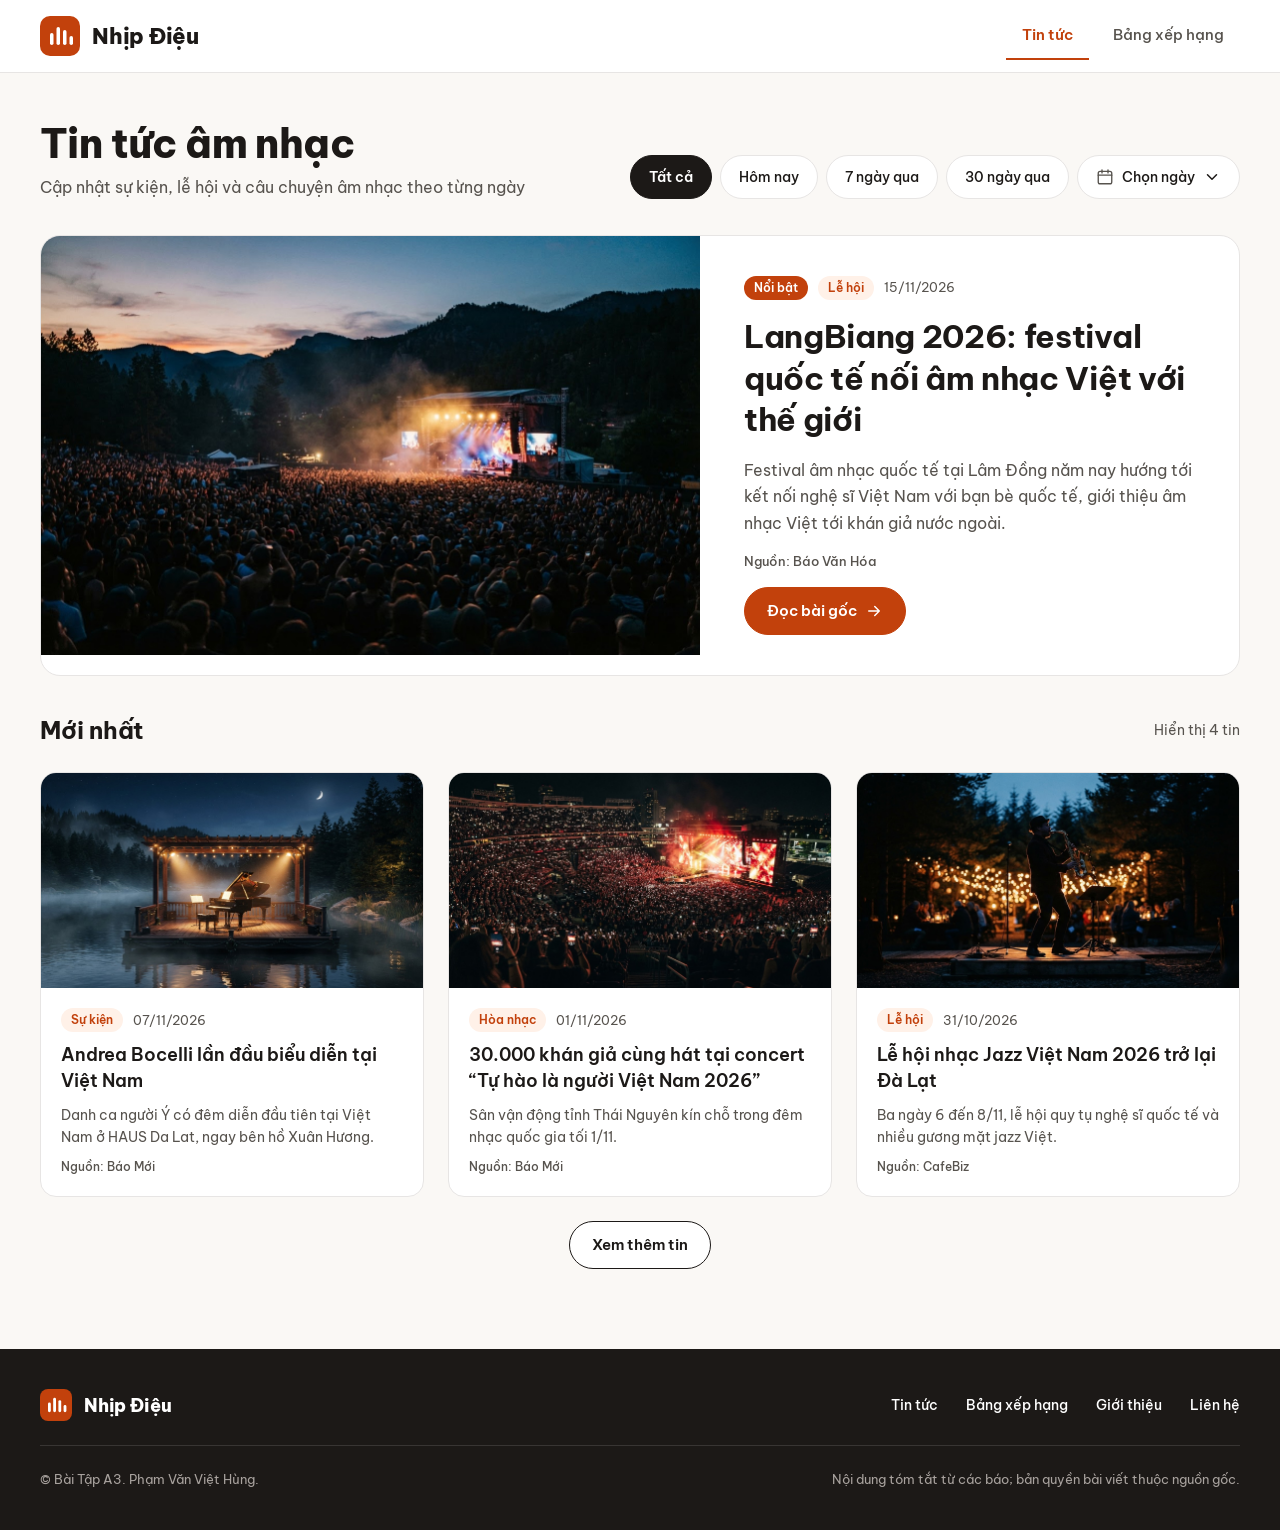
==== index.html @ 9f09cda8 "Add files via upload" ====
<!doctype html>
<html lang="vi">
<head>
  <meta charset="utf-8">
  <meta name="viewport" content="width=device-width, initial-scale=1">
  <title>Tin tức âm nhạc | Nhịp Điệu</title>
  <meta name="description" content="Tin tức sự kiện, lễ hội và câu chuyện âm nhạc cập nhật theo ngày.">
  <link rel="preconnect" href="https://fonts.googleapis.com">
  <link rel="preconnect" href="https://fonts.gstatic.com" crossorigin>
  <link href="https://fonts.googleapis.com/css2?family=Be+Vietnam+Pro:wght@400;500;600;700;800&display=swap" rel="stylesheet">
  <link rel="stylesheet" href="css/style.css">
</head>
<body>
  <header class="site-header">
    <div class="container header-inner">
      <a class="brand" href="index.html">
        <svg viewBox="0 0 40 40" aria-hidden="true"><rect width="40" height="40" rx="10" fill="#C2410C"/><rect x="10" y="17" width="3.5" height="12" rx="1.75" fill="#fff"/><rect x="16.5" y="11" width="3.5" height="18" rx="1.75" fill="#fff"/><rect x="23" y="14" width="3.5" height="15" rx="1.75" fill="#fff"/><rect x="29.5" y="20" width="3.5" height="9" rx="1.75" fill="#fff"/></svg>
        Nhịp Điệu
      </a>
      <nav class="nav" aria-label="Điều hướng chính">
        <a href="index.html" aria-current="page">Tin tức</a>
        <a href="bang-xep-hang.html">Bảng xếp hạng</a>
      </nav>
    </div>
  </header>

  <main class="container page news">
    <input class="sr-only filter-radio" type="radio" name="loc" id="f-all" checked>
    <input class="sr-only filter-radio" type="radio" name="loc" id="f-today">
    <input class="sr-only filter-radio" type="radio" name="loc" id="f-7">
    <input class="sr-only filter-radio" type="radio" name="loc" id="f-30">
    <input class="sr-only filter-radio date-radio" type="radio" name="loc" id="d-1511">
    <input class="sr-only filter-radio date-radio" type="radio" name="loc" id="d-0711">
    <input class="sr-only filter-radio date-radio" type="radio" name="loc" id="d-0111">
    <input class="sr-only filter-radio date-radio" type="radio" name="loc" id="d-3110">
    <input class="sr-only filter-radio date-radio" type="radio" name="loc" id="d-2910">
    <input class="sr-only filter-radio date-radio" type="radio" name="loc" id="d-1110">
    <input class="sr-only filter-radio date-radio" type="radio" name="loc" id="d-1010">
    <input class="sr-only" type="checkbox" id="more">

    <div class="page-head">
      <div>
        <h1>Tin tức âm nhạc</h1>
        <p>Cập nhật sự kiện, lễ hội và câu chuyện âm nhạc theo từng ngày</p>
      </div>
      <div class="chips" role="group" aria-label="Lọc tin theo ngày">
        <label class="chip" for="f-all">Tất cả</label>
        <label class="chip" for="f-today">Hôm nay</label>
        <label class="chip" for="f-7">7 ngày qua</label>
        <label class="chip" for="f-30">30 ngày qua</label>
        <details class="datepick">
          <summary class="chip">
            <svg viewBox="0 0 24 24" fill="none" aria-hidden="true"><rect x="3" y="4.5" width="18" height="16.5" rx="2.5" stroke="#57534E" stroke-width="1.8"/><path d="M3 9.5h18M8 2.5v4M16 2.5v4" stroke="#57534E" stroke-width="1.8" stroke-linecap="round"/></svg>
            Chọn ngày
            <svg viewBox="0 0 24 24" fill="none" aria-hidden="true"><path d="m6 9 6 6 6-6" stroke="#1C1917" stroke-width="2" stroke-linecap="round" stroke-linejoin="round"/></svg>
          </summary>
          <div class="datepick-menu">
            <label for="d-1511">15/11/2026</label>
            <label for="d-0711">07/11/2026</label>
            <label for="d-0111">01/11/2026</label>
            <label for="d-3110">31/10/2026</label>
            <label for="d-2910">29/10/2026</label>
            <label for="d-1110">11/10/2026</label>
            <label for="d-1010">10/10/2026</label>
          </div>
        </details>
      </div>
    </div>

    <article class="featured post d-today d-7 d-30 on-1511">
      <figure class="thumb">
        <img src="assets/img/langbiang.jpg" alt="Sân khấu lễ hội âm nhạc ngoài trời giữa đồi thông lúc chạng vạng" width="1264" height="848">
      </figure>
      <div class="featured-body">
        <div class="meta">
          <span class="tag is-hot">Nổi bật</span>
          <span class="tag">Lễ hội</span>
          <time datetime="2026-11-15">15/11/2026</time>
        </div>
        <h2>LangBiang 2026: festival quốc tế nối âm nhạc Việt với thế giới</h2>
        <p>Festival âm nhạc quốc tế tại Lâm Đồng năm nay hướng tới kết nối nghệ sĩ Việt Nam với bạn bè quốc tế, giới thiệu âm nhạc Việt tới khán giả nước ngoài.</p>
        <p class="source">Nguồn: Báo Văn Hóa</p>
        <a class="btn btn-primary" href="https://baovanhoa.vn/festival-am-nhac-quoc-te-langbiang-2026-ket-noi-am-nhac-viet-nam-voi-the-gioi.html" target="_blank" rel="noopener">
          Đọc bài gốc
          <svg viewBox="0 0 24 24" fill="none" aria-hidden="true"><path d="M5 12h14M13 6l6 6-6 6" stroke="#fff" stroke-width="2" stroke-linecap="round" stroke-linejoin="round"/></svg>
        </a>
      </div>
    </article>

    <section class="latest" aria-labelledby="latest-title">
      <h2 id="latest-title">Mới nhất</h2>
      <ul class="grid">
        <li class="card post d-30 on-0711">
          <figure class="thumb"><img src="assets/img/bocelli.jpg" alt="" width="1376" height="768" loading="lazy"></figure>
          <div class="card-body">
            <div class="meta"><span class="tag">Sự kiện</span><time datetime="2026-11-07">07/11/2026</time></div>
            <h3><a href="https://baomoi.com/huyen-thoai-am-nhac-maestro-andrea-bocelli-lan-dau-den-viet-nam-c56280451.epi" target="_blank" rel="noopener">Andrea Bocelli lần đầu biểu diễn tại Việt Nam</a></h3>
            <p>Danh ca người Ý có đêm diễn đầu tiên tại Việt Nam ở HAUS Da Lat, ngay bên hồ Xuân Hương.</p>
            <p class="source">Nguồn: Báo Mới</p>
          </div>
        </li>
        <li class="card post d-30 on-0111">
          <figure class="thumb"><img src="assets/img/concert.jpg" alt="" width="1376" height="768" loading="lazy"></figure>
          <div class="card-body">
            <div class="meta"><span class="tag">Hòa nhạc</span><time datetime="2026-11-01">01/11/2026</time></div>
            <h3><a href="https://baomoi.com/am-nhac-ket-noi-30-000-trai-tim-tai-concert-quoc-gia-tu-hao-la-nguoi-viet-nam-2026-c56406377.epi" target="_blank" rel="noopener">30.000 khán giả cùng hát tại concert “Tự hào là người Việt Nam 2026”</a></h3>
            <p>Sân vận động tỉnh Thái Nguyên kín chỗ trong đêm nhạc quốc gia tối 1/11.</p>
            <p class="source">Nguồn: Báo Mới</p>
          </div>
        </li>
        <li class="card post d-30 on-3110">
          <figure class="thumb"><img src="assets/img/jazz.jpg" alt="" width="1376" height="768" loading="lazy"></figure>
          <div class="card-body">
            <div class="meta"><span class="tag">Lễ hội</span><time datetime="2026-10-31">31/10/2026</time></div>
            <h3><a href="https://cafebiz.vn/viet-nam-co-diem-den-duoc-unesco-cong-nhan-la-thanh-pho-sang-tao-am-nhac-thang-11-don-dan-sao-grammy-va-loat-diva-dinh-dam-1762610311342076.chn" target="_blank" rel="noopener">Lễ hội nhạc Jazz Việt Nam 2026 trở lại Đà Lạt</a></h3>
            <p>Ba ngày 6 đến 8/11, lễ hội quy tụ nghệ sĩ quốc tế và nhiều gương mặt jazz Việt.</p>
            <p class="source">Nguồn: CafeBiz</p>
          </div>
        </li>
        <li class="card post d-30 on-2910">
          <figure class="thumb"><img src="assets/img/ban-quyen.jpg" alt="" width="1376" height="768" loading="lazy"></figure>
          <div class="card-body">
            <div class="meta"><span class="tag">Bản quyền</span><time datetime="2026-10-29">29/10/2026</time></div>
            <h3><a href="https://vietbao.vn/chu-tich-hoi-nhac-si-viet-nam-cung-bi-danh-gay-ban-quyen-613629.html" target="_blank" rel="noopener">Bản quyền số: Chủ tịch Hội Nhạc sĩ cũng bị “đánh gậy”</a></h3>
            <p>Vụ việc đặt lại câu hỏi về định danh tác phẩm và bản quyền âm nhạc trên nền tảng số.</p>
            <p class="source">Nguồn: Vietbao</p>
          </div>
        </li>
        <li class="card post on-1110">
          <figure class="thumb"><img src="assets/img/guitar-berlin.jpg" alt="" width="1376" height="768" loading="lazy"></figure>
          <div class="card-body">
            <div class="meta"><span class="tag">Quốc tế</span><time datetime="2026-10-11">11/10/2026</time></div>
            <h3><a href="https://www.vietnamplus.vn/vanhoa/amnhac/" target="_blank" rel="noopener">Giai điệu Việt vang lên tại Liên hoan Guitar quốc tế Berlin</a></h3>
            <p>Tiếng đàn guitar mang giai điệu Việt đến với khán giả tại liên hoan quốc tế ở Đức.</p>
            <p class="source">Nguồn: VietnamPlus</p>
          </div>
        </li>
        <li class="card post on-1010">
          <figure class="thumb"><img src="assets/img/nhan-duyen.jpg" alt="" width="1376" height="768" loading="lazy"></figure>
          <div class="card-body">
            <div class="meta"><span class="tag">Giao lưu</span><time datetime="2026-10-10">10/10/2026</time></div>
            <h3><a href="https://www.vietnamplus.vn/vanhoa/amnhac/" target="_blank" rel="noopener">Hòa nhạc “Nhân duyên” nối nhịp văn hóa Việt – Hàn</a></h3>
            <p>Đêm hòa nhạc đưa âm nhạc truyền thống Việt Nam đến gần khán giả Hàn Quốc.</p>
            <p class="source">Nguồn: VietnamPlus</p>
          </div>
        </li>
      </ul>
      <p class="count" aria-live="polite"></p>
      <label class="btn btn-more" for="more">Xem thêm tin</label>
    </section>
  </main>

  <footer class="site-footer">
    <div class="container footer-inner">
      <div class="footer-top">
        <a class="brand" href="index.html">
          <svg viewBox="0 0 40 40" aria-hidden="true"><rect width="40" height="40" rx="10" fill="#C2410C"/><rect x="10" y="17" width="3.5" height="12" rx="1.75" fill="#fff"/><rect x="16.5" y="11" width="3.5" height="18" rx="1.75" fill="#fff"/><rect x="23" y="14" width="3.5" height="15" rx="1.75" fill="#fff"/><rect x="29.5" y="20" width="3.5" height="9" rx="1.75" fill="#fff"/></svg>
          Nhịp Điệu
        </a>
        <nav class="footer-links" aria-label="Liên kết cuối trang">
          <a href="index.html">Tin tức</a>
          <a href="bang-xep-hang.html">Bảng xếp hạng</a>
          <a href="#">Giới thiệu</a>
          <a href="#">Liên hệ</a>
        </nav>
      </div>
      <div class="footer-bottom">
        <p>© Bài Tập A3. Phạm Văn Việt Hùng.</p>
        <p>Nội dung tóm tắt từ các báo; bản quyền bài viết thuộc nguồn gốc.</p>
      </div>
    </div>
  </footer>
</body>
</html>
---- css/style.css ----
:root {
  --bg: #faf8f5;
  --surface: #ffffff;
  --ink: #1c1917;
  --muted: #57534e;
  --line: #e7e5e4;
  --accent: #c2410c;
  --accent-soft: #fff1e8;
  --head: #f5f2ee;
  --placeholder: #ede9e4;
  --font: "Be Vietnam Pro", system-ui, -apple-system, "Segoe UI", Roboto, sans-serif;
  --radius-pill: 999px;
  --container: 1200px;
}

*,
*::before,
*::after {
  box-sizing: border-box;
}

html {
  -webkit-text-size-adjust: 100%;
}

body {
  margin: 0;
  font-family: var(--font);
  font-size: 16px;
  line-height: 1.5;
  color: var(--ink);
  background: var(--bg);
}

img,
svg {
  display: block;
  max-width: 100%;
}

a {
  color: inherit;
  text-decoration: none;
}

h1,
h2,
h3,
p {
  margin: 0;
}

ul,
ol {
  margin: 0;
  padding: 0;
  list-style: none;
}

:focus-visible {
  outline: 2px solid var(--accent);
  outline-offset: 3px;
}

.sr-only {
  position: absolute;
  width: 1px;
  height: 1px;
  padding: 0;
  margin: -1px;
  overflow: hidden;
  clip: rect(0 0 0 0);
  white-space: nowrap;
  border: 0;
}

.container {
  width: 100%;
  max-width: calc(var(--container) + 48px);
  margin-inline: auto;
  padding-inline: 24px;
}

.site-header {
  background: var(--surface);
  border-bottom: 1px solid var(--line);
}

.header-inner {
  display: flex;
  align-items: center;
  justify-content: space-between;
  gap: 16px;
  min-height: 72px;
}

.brand {
  display: inline-flex;
  align-items: center;
  gap: 12px;
  font-size: 22px;
  font-weight: 800;
  letter-spacing: -0.01em;
}

.brand svg {
  width: 40px;
  height: 40px;
}

.nav {
  display: flex;
  gap: 8px;
}

.nav a {
  padding: 12px 16px;
  font-size: 15px;
  font-weight: 500;
  color: var(--muted);
  border-bottom: 2px solid transparent;
}

.nav a:hover {
  color: var(--ink);
}

.nav a[aria-current="page"] {
  font-weight: 600;
  color: var(--accent);
  border-bottom-color: var(--accent);
}

.page {
  padding-block: 48px 80px;
  display: flex;
  flex-direction: column;
  gap: 36px;
}

.page-head {
  display: flex;
  flex-wrap: wrap;
  align-items: flex-end;
  justify-content: space-between;
  gap: 20px;
}

.page-head h1 {
  font-size: clamp(30px, 4vw, 40px);
  font-weight: 800;
  line-height: 1.15;
  letter-spacing: -0.015em;
}

.page-head p {
  margin-top: 8px;
  color: var(--muted);
}

.chips {
  display: flex;
  flex-wrap: wrap;
  align-items: center;
  gap: 8px;
}

.chip {
  display: inline-flex;
  align-items: center;
  gap: 8px;
  min-height: 44px;
  padding: 0 18px;
  font-size: 14px;
  font-weight: 500;
  background: var(--surface);
  border: 1px solid var(--line);
  border-radius: var(--radius-pill);
  cursor: pointer;
  user-select: none;
}

.chip:hover {
  border-color: var(--muted);
}

.chip.is-on {
  color: var(--surface);
  background: var(--ink);
  border-color: var(--ink);
  font-weight: 600;
}

.chip svg {
  width: 18px;
  height: 18px;
  flex: none;
}

.tag {
  display: inline-block;
  padding: 3px 10px;
  font-size: 12px;
  font-weight: 600;
  color: var(--accent);
  background: var(--accent-soft);
  border-radius: var(--radius-pill);
}

.tag.is-hot {
  color: var(--surface);
  background: var(--accent);
}

.meta {
  display: flex;
  flex-wrap: wrap;
  align-items: center;
  gap: 10px;
  font-size: 13px;
  color: var(--muted);
}

.source {
  font-size: 13px;
  font-weight: 500;
  color: var(--muted);
}

.btn {
  display: inline-flex;
  align-items: center;
  justify-content: center;
  gap: 8px;
  min-height: 48px;
  padding: 0 22px;
  font: inherit;
  font-size: 15px;
  font-weight: 600;
  border-radius: var(--radius-pill);
  border: 1.5px solid var(--ink);
  background: var(--surface);
  color: var(--ink);
  cursor: pointer;
}

.btn:hover {
  background: var(--head);
}

.btn-primary {
  color: var(--surface);
  background: var(--accent);
  border-color: var(--accent);
}

.btn-primary:hover {
  background: #a3360a;
  border-color: #a3360a;
}

.btn svg {
  width: 18px;
  height: 18px;
}

.thumb {
  margin: 0;
  background: var(--placeholder);
  overflow: hidden;
}

.thumb img {
  width: 100%;
  height: 100%;
  object-fit: cover;
}

.datepick {
  position: relative;
}

.datepick summary {
  list-style: none;
}

.datepick summary::-webkit-details-marker {
  display: none;
}

.datepick[open] summary svg:last-child {
  transform: rotate(180deg);
}

.datepick-menu {
  position: absolute;
  right: 0;
  top: calc(100% + 8px);
  z-index: 10;
  display: grid;
  gap: 2px;
  min-width: 200px;
  padding: 8px;
  background: var(--surface);
  border: 1px solid var(--line);
  border-radius: 16px;
  box-shadow: 0 12px 32px rgba(28, 25, 23, 0.12);
}

.datepick-menu label {
  padding: 10px 12px;
  font-size: 14px;
  border-radius: 10px;
  cursor: pointer;
}

.datepick-menu label:hover {
  background: var(--head);
}

.featured {
  display: grid;
  grid-template-columns: 11fr 9fr;
  background: var(--surface);
  border: 1px solid var(--line);
  border-radius: 20px;
  overflow: hidden;
}

.featured .thumb {
  aspect-ratio: 11 / 7;
}

.featured-body {
  display: flex;
  flex-direction: column;
  justify-content: center;
  align-items: flex-start;
  gap: 16px;
  padding: 40px 44px;
}

.featured h2 {
  font-size: clamp(24px, 2.6vw, 32px);
  font-weight: 700;
  line-height: 1.3;
  letter-spacing: -0.01em;
}

.featured-body > p:not(.source) {
  font-size: 16px;
  line-height: 1.65;
  color: var(--muted);
}

.latest {
  display: grid;
  grid-template-columns: 1fr auto;
  grid-template-areas:
    "title count"
    "grid grid"
    "more more";
  align-items: center;
  row-gap: 24px;
}

.latest h2 {
  grid-area: title;
  font-size: 24px;
  font-weight: 700;
  letter-spacing: -0.01em;
}

.count {
  grid-area: count;
  font-size: 14px;
  color: var(--muted);
}

.count::before {
  content: "Hiển thị " counter(tin) " tin";
}

.grid {
  grid-area: grid;
  display: grid;
  grid-template-columns: repeat(3, minmax(0, 1fr));
  gap: 24px;
}

.btn-more {
  grid-area: more;
  justify-self: center;
  display: none;
}

.card {
  position: relative;
  display: flex;
  flex-direction: column;
  background: var(--surface);
  border: 1px solid var(--line);
  border-radius: 16px;
  overflow: hidden;
}

.card:hover {
  border-color: #d6d3d1;
}

.card .thumb {
  aspect-ratio: 16 / 9;
}

.card-body {
  display: flex;
  flex-direction: column;
  gap: 10px;
  flex: 1;
  padding: 20px;
}

.card h3 {
  font-size: 18px;
  font-weight: 600;
  line-height: 26px;
  display: -webkit-box;
  -webkit-line-clamp: 2;
  -webkit-box-orient: vertical;
  overflow: hidden;
  min-height: 52px;
}

.card h3 a::after {
  content: "";
  position: absolute;
  inset: 0;
}

.card h3 a:focus-visible {
  outline: none;
}

.card:has(h3 a:focus-visible) {
  outline: 2px solid var(--accent);
  outline-offset: 3px;
}

.card-body > p:not(.source) {
  font-size: 14px;
  line-height: 22px;
  color: var(--muted);
  display: -webkit-box;
  -webkit-line-clamp: 2;
  -webkit-box-orient: vertical;
  overflow: hidden;
}

.card .source {
  margin-top: auto;
  font-size: 12px;
}

.news {
  counter-reset: tin;
}

.post {
  counter-increment: tin;
}

.news:has(#f-all:checked) label[for="f-all"],
.news:has(#f-today:checked) label[for="f-today"],
.news:has(#f-7:checked) label[for="f-7"],
.news:has(#f-30:checked) label[for="f-30"],
.news:has(.date-radio:checked) .datepick summary {
  color: var(--surface);
  background: var(--ink);
  border-color: var(--ink);
  font-weight: 600;
}

.news:has(.date-radio:checked) .datepick summary svg {
  filter: invert(1);
}

.news:has(#f-today:checked) .post:not(.d-today),
.news:has(#f-7:checked) .post:not(.d-7),
.news:has(#f-30:checked) .post:not(.d-30),
.news:has(#d-1511:checked) .post:not(.on-1511),
.news:has(#d-0711:checked) .post:not(.on-0711),
.news:has(#d-0111:checked) .post:not(.on-0111),
.news:has(#d-3110:checked) .post:not(.on-3110),
.news:has(#d-2910:checked) .post:not(.on-2910),
.news:has(#d-1110:checked) .post:not(.on-1110),
.news:has(#d-1010:checked) .post:not(.on-1010) {
  display: none;
}

.news:has(#d-1511:checked) label[for="d-1511"],
.news:has(#d-0711:checked) label[for="d-0711"],
.news:has(#d-0111:checked) label[for="d-0111"],
.news:has(#d-3110:checked) label[for="d-3110"],
.news:has(#d-2910:checked) label[for="d-2910"],
.news:has(#d-1110:checked) label[for="d-1110"],
.news:has(#d-1010:checked) label[for="d-1010"] {
  font-weight: 600;
  color: var(--accent);
  background: var(--accent-soft);
}

.news:has(#f-all:checked):not(:has(#more:checked)) .card:nth-child(n + 4) {
  display: none;
}

.news:has(#f-all:checked):not(:has(#more:checked)) .btn-more {
  display: inline-flex;
}

.news:has(.filter-radio:focus-visible) .chips {
  outline: 2px solid var(--accent);
  outline-offset: 6px;
  border-radius: 28px;
}

.champion {
  display: flex;
  align-items: center;
  gap: 32px;
  padding: 28px;
  color: var(--surface);
  background: var(--ink);
  border-radius: 20px;
}

.cover {
  display: grid;
  place-items: center;
  flex: none;
  width: 56px;
  height: 56px;
  border-radius: 10px;
  background: linear-gradient(135deg, var(--c1), var(--c2));
}

.cover svg {
  width: 42%;
  height: 42%;
}

.champion .cover {
  width: 168px;
  height: 168px;
  border-radius: 20px;
}

.champion-body {
  display: flex;
  flex-direction: column;
  align-items: flex-start;
  gap: 10px;
  min-width: 0;
}

.champion h2 {
  font-size: clamp(32px, 4vw, 44px);
  font-weight: 800;
  line-height: 1.1;
  letter-spacing: -0.02em;
}

.champion-artist {
  font-size: 18px;
  font-weight: 500;
  color: #d6d3d1;
}

.stats {
  display: flex;
  flex-wrap: wrap;
  gap: 12px;
  margin-top: 4px;
}

.stats div {
  padding: 10px 16px;
  background: rgba(255, 255, 255, 0.08);
  border-radius: 12px;
}

.stats dt {
  font-size: 12px;
  font-weight: 500;
  color: #a8a29e;
}

.stats dd {
  margin: 0;
  font-size: 20px;
  font-weight: 700;
}

.controls {
  display: flex;
  flex-wrap: wrap;
  align-items: center;
  justify-content: space-between;
  gap: 16px;
}

.controls-label {
  font-size: 14px;
  font-weight: 500;
  color: var(--muted);
}

.week {
  cursor: default;
}

.week:hover {
  border-color: var(--line);
}

.table-wrap {
  overflow-x: auto;
  background: var(--surface);
  border: 1px solid var(--line);
  border-radius: 16px;
}

.rank-head,
.rank-row {
  display: grid;
  grid-template-columns: 72px minmax(220px, 1fr) 130px 110px 120px;
  align-items: center;
  min-width: 720px;
  padding-inline: 24px;
}

.rank-head {
  padding-block: 12px;
  font-size: 12px;
  font-weight: 600;
  letter-spacing: 0.04em;
  color: var(--muted);
  background: var(--head);
}

.rank-list {
  display: flex;
  flex-direction: column;
}

.rank-row {
  padding-block: 14px;
  border-top: 1px solid var(--line);
}

.num {
  text-align: right;
}

.pos {
  font-size: 20px;
  font-weight: 700;
}

.rank-row:nth-child(-n + 3) .pos {
  font-size: 24px;
  font-weight: 800;
  color: var(--accent);
}

.song {
  display: flex;
  align-items: center;
  gap: 16px;
  min-width: 0;
}

.song-title {
  display: block;
  font-weight: 600;
}

.song-artist {
  display: block;
  font-size: 14px;
  color: var(--muted);
}

.chg {
  justify-self: start;
  padding: 3px 10px;
  font-size: 13px;
  font-weight: 600;
  color: var(--muted);
  background: #f5f5f4;
  border-radius: var(--radius-pill);
}

.chg.up {
  color: #15803d;
  background: #dcfce7;
}

.chg.down {
  color: #b91c1c;
  background: #fee2e2;
}

.chg.re {
  color: var(--accent);
  background: var(--accent-soft);
}

.peak,
.weeks {
  font-size: 15px;
  font-weight: 500;
}

.th-week {
  color: var(--accent);
}

.charts:has(#s-week:checked) label[for="s-week"],
.charts:has(#s-peak:checked) label[for="s-peak"],
.charts:has(#s-weeks:checked) label[for="s-weeks"] {
  color: var(--surface);
  background: var(--ink);
  border-color: var(--ink);
  font-weight: 600;
}

.charts:has(.sort-radio:focus-visible) .sort-chips {
  outline: 2px solid var(--accent);
  outline-offset: 6px;
  border-radius: 28px;
}

.charts:has(#s-peak:checked) .rank-row {
  order: var(--peak);
}

.charts:has(#s-weeks:checked) .rank-row {
  order: var(--weeks);
}

.charts:not(:has(#s-week:checked)) .th-week {
  color: var(--muted);
}

.charts:has(#s-peak:checked) .th-peak,
.charts:has(#s-peak:checked) .peak,
.charts:has(#s-weeks:checked) .th-weeks,
.charts:has(#s-weeks:checked) .weeks {
  color: var(--accent);
  font-weight: 700;
}

.source-row {
  display: flex;
  flex-wrap: wrap;
  align-items: center;
  justify-content: space-between;
  gap: 16px;
  font-size: 14px;
  color: var(--muted);
}

.site-footer {
  color: var(--surface);
  background: var(--ink);
}

.footer-inner {
  display: flex;
  flex-direction: column;
  gap: 24px;
  padding-block: 40px;
}

.footer-top,
.footer-bottom {
  display: flex;
  flex-wrap: wrap;
  align-items: center;
  justify-content: space-between;
  gap: 16px;
}

.footer-top {
  padding-bottom: 24px;
  border-bottom: 1px solid rgba(255, 255, 255, 0.12);
}

.site-footer .brand {
  font-size: 18px;
}

.site-footer .brand svg {
  width: 32px;
  height: 32px;
}

.footer-links {
  display: flex;
  flex-wrap: wrap;
  gap: 28px;
  font-size: 14px;
  font-weight: 500;
}

.footer-links a:hover {
  text-decoration: underline;
}

.footer-bottom {
  font-size: 13px;
  color: #a8a29e;
}

@media (max-width: 1024px) {
  .featured {
    grid-template-columns: 1fr;
  }

  .featured-body {
    padding: 28px;
  }

  .grid {
    grid-template-columns: repeat(2, minmax(0, 1fr));
  }

  .news:has(#f-all:checked):not(:has(#more:checked)) .card:nth-child(n + 4) {
    display: flex;
  }

  .news:has(#f-all:checked):not(:has(#more:checked)) .card:nth-child(n + 5) {
    display: none;
  }
}

@media (max-width: 640px) {
  .header-inner {
    min-height: 64px;
  }

  .brand {
    font-size: 19px;
  }

  .brand svg {
    width: 34px;
    height: 34px;
  }

  .nav a {
    padding: 10px 8px;
    font-size: 14px;
  }

  .page {
    padding-block: 32px 56px;
    gap: 28px;
  }

  .grid {
    grid-template-columns: 1fr;
  }

  .news:has(#f-all:checked):not(:has(#more:checked)) .card:nth-child(n + 4) {
    display: none;
  }

  .datepick-menu {
    left: 0;
    right: auto;
  }

  .champion {
    flex-direction: column;
    align-items: flex-start;
    gap: 20px;
    padding: 20px;
  }

  .champion .cover {
    width: 112px;
    height: 112px;
  }

  .rank-head,
  .rank-row {
    padding-inline: 16px;
  }
}

@media (prefers-reduced-motion: reduce) {
  * {
    transition: none !important;
    animation: none !important;
  }
}
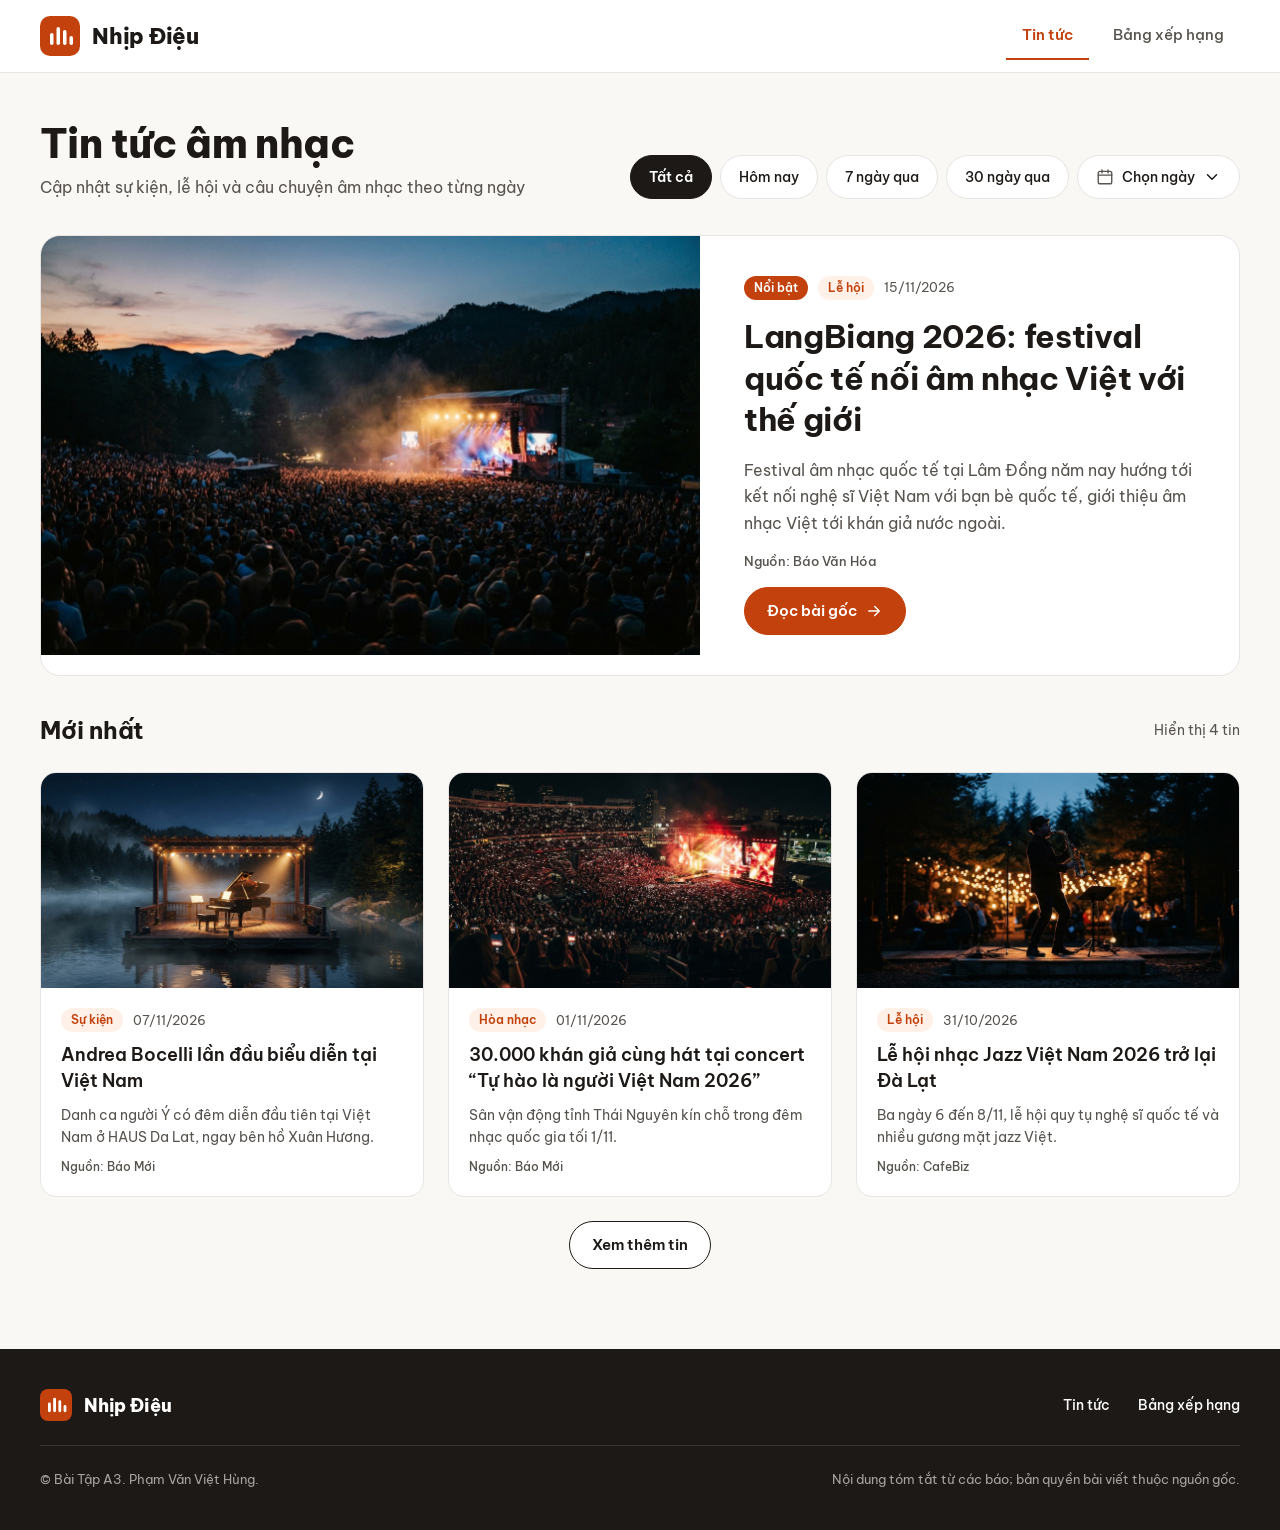
==== commit 9fdad6cd: "Add files via upload" ====
--- a/index.html
+++ b/index.html
@@ -69,7 +69,7 @@
 
     <article class="featured post d-today d-7 d-30 on-1511">
       <figure class="thumb">
-        <img src="assets/img/langbiang.jpg" alt="Sân khấu lễ hội âm nhạc ngoài trời giữa đồi thông lúc chạng vạng" width="1264" height="848">
+        <img src="assets/img/langbiang.jpg" alt="Sân khấu lễ hội âm nhạc ngoài trời giữa đồi thông lúc chạng vạng" width="1320" height="840">
       </figure>
       <div class="featured-body">
         <div class="meta">
@@ -91,7 +91,7 @@
       <h2 id="latest-title">Mới nhất</h2>
       <ul class="grid">
         <li class="card post d-30 on-0711">
-          <figure class="thumb"><img src="assets/img/bocelli.jpg" alt="" width="1376" height="768" loading="lazy"></figure>
+          <figure class="thumb"><img src="assets/img/bocelli.jpg" alt="" width="768" height="435" loading="lazy"></figure>
           <div class="card-body">
             <div class="meta"><span class="tag">Sự kiện</span><time datetime="2026-11-07">07/11/2026</time></div>
             <h3><a href="https://baomoi.com/huyen-thoai-am-nhac-maestro-andrea-bocelli-lan-dau-den-viet-nam-c56280451.epi" target="_blank" rel="noopener">Andrea Bocelli lần đầu biểu diễn tại Việt Nam</a></h3>
@@ -100,7 +100,7 @@
           </div>
         </li>
         <li class="card post d-30 on-0111">
-          <figure class="thumb"><img src="assets/img/concert.jpg" alt="" width="1376" height="768" loading="lazy"></figure>
+          <figure class="thumb"><img src="assets/img/concert.jpg" alt="" width="768" height="435" loading="lazy"></figure>
           <div class="card-body">
             <div class="meta"><span class="tag">Hòa nhạc</span><time datetime="2026-11-01">01/11/2026</time></div>
             <h3><a href="https://baomoi.com/am-nhac-ket-noi-30-000-trai-tim-tai-concert-quoc-gia-tu-hao-la-nguoi-viet-nam-2026-c56406377.epi" target="_blank" rel="noopener">30.000 khán giả cùng hát tại concert “Tự hào là người Việt Nam 2026”</a></h3>
@@ -109,7 +109,7 @@
           </div>
         </li>
         <li class="card post d-30 on-3110">
-          <figure class="thumb"><img src="assets/img/jazz.jpg" alt="" width="1376" height="768" loading="lazy"></figure>
+          <figure class="thumb"><img src="assets/img/jazz.jpg" alt="" width="768" height="435" loading="lazy"></figure>
           <div class="card-body">
             <div class="meta"><span class="tag">Lễ hội</span><time datetime="2026-10-31">31/10/2026</time></div>
             <h3><a href="https://cafebiz.vn/viet-nam-co-diem-den-duoc-unesco-cong-nhan-la-thanh-pho-sang-tao-am-nhac-thang-11-don-dan-sao-grammy-va-loat-diva-dinh-dam-1762610311342076.chn" target="_blank" rel="noopener">Lễ hội nhạc Jazz Việt Nam 2026 trở lại Đà Lạt</a></h3>
@@ -118,7 +118,7 @@
           </div>
         </li>
         <li class="card post d-30 on-2910">
-          <figure class="thumb"><img src="assets/img/ban-quyen.jpg" alt="" width="1376" height="768" loading="lazy"></figure>
+          <figure class="thumb"><img src="assets/img/ban-quyen.jpg" alt="" width="768" height="435" loading="lazy"></figure>
           <div class="card-body">
             <div class="meta"><span class="tag">Bản quyền</span><time datetime="2026-10-29">29/10/2026</time></div>
             <h3><a href="https://vietbao.vn/chu-tich-hoi-nhac-si-viet-nam-cung-bi-danh-gay-ban-quyen-613629.html" target="_blank" rel="noopener">Bản quyền số: Chủ tịch Hội Nhạc sĩ cũng bị “đánh gậy”</a></h3>
@@ -127,19 +127,19 @@
           </div>
         </li>
         <li class="card post on-1110">
-          <figure class="thumb"><img src="assets/img/guitar-berlin.jpg" alt="" width="1376" height="768" loading="lazy"></figure>
+          <figure class="thumb"><img src="assets/img/guitar-berlin.jpg" alt="" width="768" height="435" loading="lazy"></figure>
           <div class="card-body">
             <div class="meta"><span class="tag">Quốc tế</span><time datetime="2026-10-11">11/10/2026</time></div>
-            <h3><a href="https://www.vietnamplus.vn/vanhoa/amnhac/" target="_blank" rel="noopener">Giai điệu Việt vang lên tại Liên hoan Guitar quốc tế Berlin</a></h3>
+            <h3><a href="https://www.vietnamplus.vn/suc-song-giai-dieu-viet-tai-lien-hoan-guitar-quoc-te-berlin-post1141304.vnp" target="_blank" rel="noopener">Giai điệu Việt vang lên tại Liên hoan Guitar quốc tế Berlin</a></h3>
             <p>Tiếng đàn guitar mang giai điệu Việt đến với khán giả tại liên hoan quốc tế ở Đức.</p>
             <p class="source">Nguồn: VietnamPlus</p>
           </div>
         </li>
         <li class="card post on-1010">
-          <figure class="thumb"><img src="assets/img/nhan-duyen.jpg" alt="" width="1376" height="768" loading="lazy"></figure>
+          <figure class="thumb"><img src="assets/img/nhan-duyen.jpg" alt="" width="768" height="435" loading="lazy"></figure>
           <div class="card-body">
             <div class="meta"><span class="tag">Giao lưu</span><time datetime="2026-10-10">10/10/2026</time></div>
-            <h3><a href="https://www.vietnamplus.vn/vanhoa/amnhac/" target="_blank" rel="noopener">Hòa nhạc “Nhân duyên” nối nhịp văn hóa Việt – Hàn</a></h3>
+            <h3><a href="https://www.vietnamplus.vn/hoa-nhac-nhan-duyen-cau-noi-van-hoa-viet-nam-han-quoc-post1141266.vnp" target="_blank" rel="noopener">Hòa nhạc “Nhân duyên” nối nhịp văn hóa Việt – Hàn</a></h3>
             <p>Đêm hòa nhạc đưa âm nhạc truyền thống Việt Nam đến gần khán giả Hàn Quốc.</p>
             <p class="source">Nguồn: VietnamPlus</p>
           </div>
@@ -160,8 +160,6 @@
         <nav class="footer-links" aria-label="Liên kết cuối trang">
           <a href="index.html">Tin tức</a>
           <a href="bang-xep-hang.html">Bảng xếp hạng</a>
-          <a href="#">Giới thiệu</a>
-          <a href="#">Liên hệ</a>
         </nav>
       </div>
       <div class="footer-bottom">
--- a/css/style.css
+++ b/css/style.css
@@ -271,6 +271,7 @@
 }
 
 .thumb img {
+  color: transparent;
   width: 100%;
   height: 100%;
   object-fit: cover;
